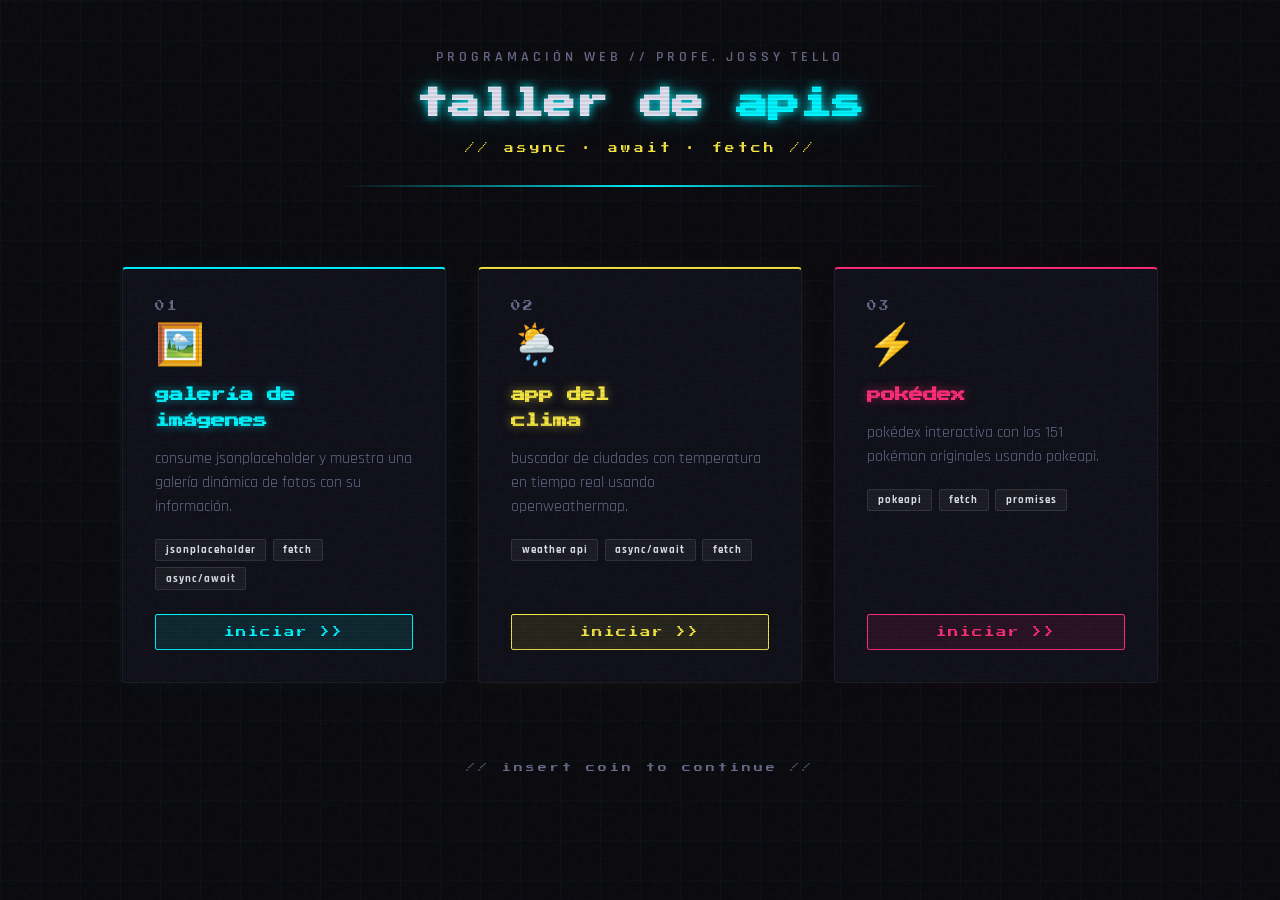
==== final/index.html @ 37a6ce3e "Cambios en el CSS , buscador pokemon y actualizacion de codigo" ====
<!DOCTYPE html>
<html lang="es">
<head>
  <meta charset="UTF-8"/>
  <meta name="viewport" content="width=device-width, initial-scale=1.0"/>
  <title>taller de apis — programación web 2</title>
  <link rel="preconnect" href="https://fonts.googleapis.com"/>
  <link href="https://fonts.googleapis.com/css2?family=Press+Start+2P&family=Rajdhani:wght@400;600;700&display=swap" rel="stylesheet"/>
  <link rel="stylesheet" href="styles/main.css"/>
</head>
<body>

  <div class="scanlines"></div>
  <div class="noise"></div>

  <header>
    <div class="header-inner">
      <p class="subtitle">programación web // profe. jossy tello</p>
      <h1 class="title">taller de <span class="highlight">apis</span></h1>
      <p class="tagline">// async · await · fetch //</p>
    </div>
  </header>

  <main>
    <div class="cards-grid">

      <a href="ejercicio1/index.html" class="game-card card-gallery">
        <div class="card-number">01</div>
        <div class="card-icon">🖼️</div>
        <div class="card-content">
          <h2 class="card-title">galería de<br>imágenes</h2>
          <p class="card-desc">consume jsonplaceholder y muestra una galería dinámica de fotos con su información.</p>
          <div class="card-tags">
            <span class="tag">jsonplaceholder</span>
            <span class="tag">fetch</span>
            <span class="tag">async/await</span>
          </div>
        </div>
        <div class="card-btn">iniciar &gt;&gt;</div>
        <div class="card-glow"></div>
      </a>

      <a href="ejercicio2/index.html" class="game-card card-weather">
        <div class="card-number">02</div>
        <div class="card-icon">🌦️</div>
        <div class="card-content">
          <h2 class="card-title">app del<br>clima</h2>
          <p class="card-desc">buscador de ciudades con temperatura en tiempo real usando openweathermap.</p>
          <div class="card-tags">
            <span class="tag">weather api</span>
            <span class="tag">async/await</span>
            <span class="tag">fetch</span>
          </div>
        </div>
        <div class="card-btn">iniciar &gt;&gt;</div>
        <div class="card-glow"></div>
      </a>

      <a href="ejercicio3/index.html" class="game-card card-poke">
        <div class="card-number">03</div>
        <div class="card-icon">⚡</div>
        <div class="card-content">
          <h2 class="card-title">pokédex</h2>
          <p class="card-desc">pokédex interactiva con los 151 pokémon originales usando pokeapi.</p>
          <div class="card-tags">
            <span class="tag">pokeapi</span>
            <span class="tag">fetch</span>
            <span class="tag">promises</span>
          </div>
        </div>
        <div class="card-btn">iniciar &gt;&gt;</div>
        <div class="card-glow"></div>
      </a>

    </div>
  </main>

  <footer>
    <p>// insert coin to continue //</p>
  </footer>

</body>
</html>
---- final/styles/main.css ----
@import url('https://fonts.googleapis.com/css2?family=Press+Start+2P&family=Rajdhani:wght@400;600;700&display=swap');

:root {
  --bg-dark: #0a0a0f;
  --bg-card: #10101a;
  --neon-cyan: #00f5ff;
  --neon-yellow: #f5e642;
  --neon-pink: #ff2d78;
  --text-main: #e0e0f0;
  --text-dim: #6a6a8a;
  --font-pixel: 'Press Start 2P', monospace;
  --font-body: 'Rajdhani', sans-serif;
}

* { margin: 0; padding: 0; box-sizing: border-box; }

body {
  background-color: var(--bg-dark);
  background-image:
    linear-gradient(rgba(0,245,255,0.03) 1px, transparent 1px),
    linear-gradient(90deg, rgba(0,245,255,0.03) 1px, transparent 1px);
  background-size: 40px 40px;
  color: var(--text-main);
  font-family: var(--font-body);
  min-height: 100vh;
  overflow-x: hidden;
}

.scanlines {
  position: fixed; inset: 0;
  background: repeating-linear-gradient(0deg, transparent, transparent 2px, rgba(0,0,0,0.08) 2px, rgba(0,0,0,0.08) 4px);
  pointer-events: none; z-index: 999;
}

.noise {
  position: fixed; inset: 0; opacity: 0.025;
  background-image: url("data:image/svg+xml,%3Csvg viewBox='0 0 200 200' xmlns='http://www.w3.org/2000/svg'%3E%3Cfilter id='n'%3E%3CfeTurbulence type='fractalNoise' baseFrequency='0.9' numOctaves='4'/%3E%3C/filter%3E%3Crect width='100%25' height='100%25' filter='url(%23n)'/%3E%3C/svg%3E");
  pointer-events: none; z-index: 998;
}

header { text-align: center; padding: 3rem 2rem 2rem; position: relative; }

header::after {
  content: ''; display: block;
  width: 80%; max-width: 600px; height: 2px;
  background: linear-gradient(90deg, transparent, var(--neon-cyan), transparent);
  margin: 2rem auto 0;
}

.subtitle { font-size: 0.85rem; font-weight: 600; letter-spacing: 4px; color: var(--text-dim); margin-bottom: 1rem; text-transform: uppercase; }

.title {
  font-family: var(--font-pixel);
  font-size: clamp(1rem, 4vw, 2rem);
  color: var(--text-main);
  text-shadow: 0 0 10px var(--neon-cyan), 0 0 30px rgba(0,245,255,0.3);
  line-height: 1.4; margin-bottom: 1rem;
}

.title .highlight { color: var(--neon-cyan); }

.tagline { font-family: var(--font-pixel); font-size: 0.6rem; color: var(--neon-yellow); letter-spacing: 3px; animation: blink 1.5s step-end infinite; }

@keyframes blink { 0%, 100% { opacity: 1; } 50% { opacity: 0; } }

main { padding: 3rem 2rem; max-width: 1100px; margin: 0 auto; }

.cards-grid { display: grid; grid-template-columns: repeat(auto-fit, minmax(280px, 1fr)); gap: 2rem; }

.game-card {
  position: relative; background: var(--bg-card); border-radius: 4px; padding: 2rem;
  text-decoration: none; color: var(--text-main);
  display: flex; flex-direction: column; gap: 1rem;
  overflow: hidden; border: 1px solid rgba(255,255,255,0.05);
  transition: transform 0.3s ease, box-shadow 0.3s ease;
}

.game-card:hover { transform: translateY(-8px) scale(1.02); }

.card-number { font-family: var(--font-pixel); font-size: 0.6rem; color: var(--text-dim); letter-spacing: 2px; }
.card-icon { font-size: 2.5rem; line-height: 1; }
.card-content { flex: 1; display: flex; flex-direction: column; gap: 0.75rem; }
.card-title { font-family: var(--font-pixel); font-size: clamp(0.7rem, 2vw, 0.9rem); line-height: 1.8; }
.card-desc { font-size: 1rem; font-weight: 400; color: var(--text-dim); line-height: 1.5; }
.card-tags { display: flex; flex-wrap: wrap; gap: 0.4rem; margin-top: 0.5rem; }
.tag { font-size: 0.7rem; font-weight: 700; letter-spacing: 1px; padding: 0.2rem 0.6rem; border-radius: 2px; background: rgba(255,255,255,0.05); border: 1px solid rgba(255,255,255,0.1); }
.card-btn { font-family: var(--font-pixel); font-size: 0.65rem; letter-spacing: 2px; padding: 0.75rem 1rem; text-align: center; border-radius: 2px; transition: all 0.3s ease; margin-top: 0.5rem; }
.card-glow { position: absolute; top: -50%; left: -50%; width: 200%; height: 200%; opacity: 0; transition: opacity 0.4s ease; pointer-events: none; border-radius: 50%; }
.game-card:hover .card-glow { opacity: 1; }

.card-gallery { border-top: 2px solid var(--neon-cyan); box-shadow: 0 0 20px rgba(0,245,255,0.05); }
.card-gallery:hover { box-shadow: 0 20px 40px rgba(0,245,255,0.15); }
.card-gallery .card-title { color: var(--neon-cyan); text-shadow: 0 0 10px rgba(0,245,255,0.5); }
.card-gallery .card-btn { background: rgba(0,245,255,0.1); color: var(--neon-cyan); border: 1px solid var(--neon-cyan); }
.card-gallery:hover .card-btn { background: var(--neon-cyan); color: var(--bg-dark); }
.card-gallery .card-glow { background: radial-gradient(circle, rgba(0,245,255,0.06) 0%, transparent 60%); }

.card-weather { border-top: 2px solid var(--neon-yellow); box-shadow: 0 0 20px rgba(245,230,66,0.05); }
.card-weather:hover { box-shadow: 0 20px 40px rgba(245,230,66,0.15); }
.card-weather .card-title { color: var(--neon-yellow); text-shadow: 0 0 10px rgba(245,230,66,0.5); }
.card-weather .card-btn { background: rgba(245,230,66,0.1); color: var(--neon-yellow); border: 1px solid var(--neon-yellow); }
.card-weather:hover .card-btn { background: var(--neon-yellow); color: var(--bg-dark); }
.card-weather .card-glow { background: radial-gradient(circle, rgba(245,230,66,0.06) 0%, transparent 60%); }

.card-poke { border-top: 2px solid var(--neon-pink); box-shadow: 0 0 20px rgba(255,45,120,0.05); }
.card-poke:hover { box-shadow: 0 20px 40px rgba(255,45,120,0.15); }
.card-poke .card-title { color: var(--neon-pink); text-shadow: 0 0 10px rgba(255,45,120,0.5); }
.card-poke .card-btn { background: rgba(255,45,120,0.1); color: var(--neon-pink); border: 1px solid var(--neon-pink); }
.card-poke:hover .card-btn { background: var(--neon-pink); color: var(--bg-dark); }
.card-poke .card-glow { background: radial-gradient(circle, rgba(255,45,120,0.06) 0%, transparent 60%); }

footer { text-align: center; padding: 2rem; font-family: var(--font-pixel); font-size: 0.55rem; color: var(--text-dim); letter-spacing: 3px; animation: blink 2s step-end infinite; }

@media (max-width: 600px) {
  .title { font-size: 1rem; }
  .cards-grid { grid-template-columns: 1fr; }
}
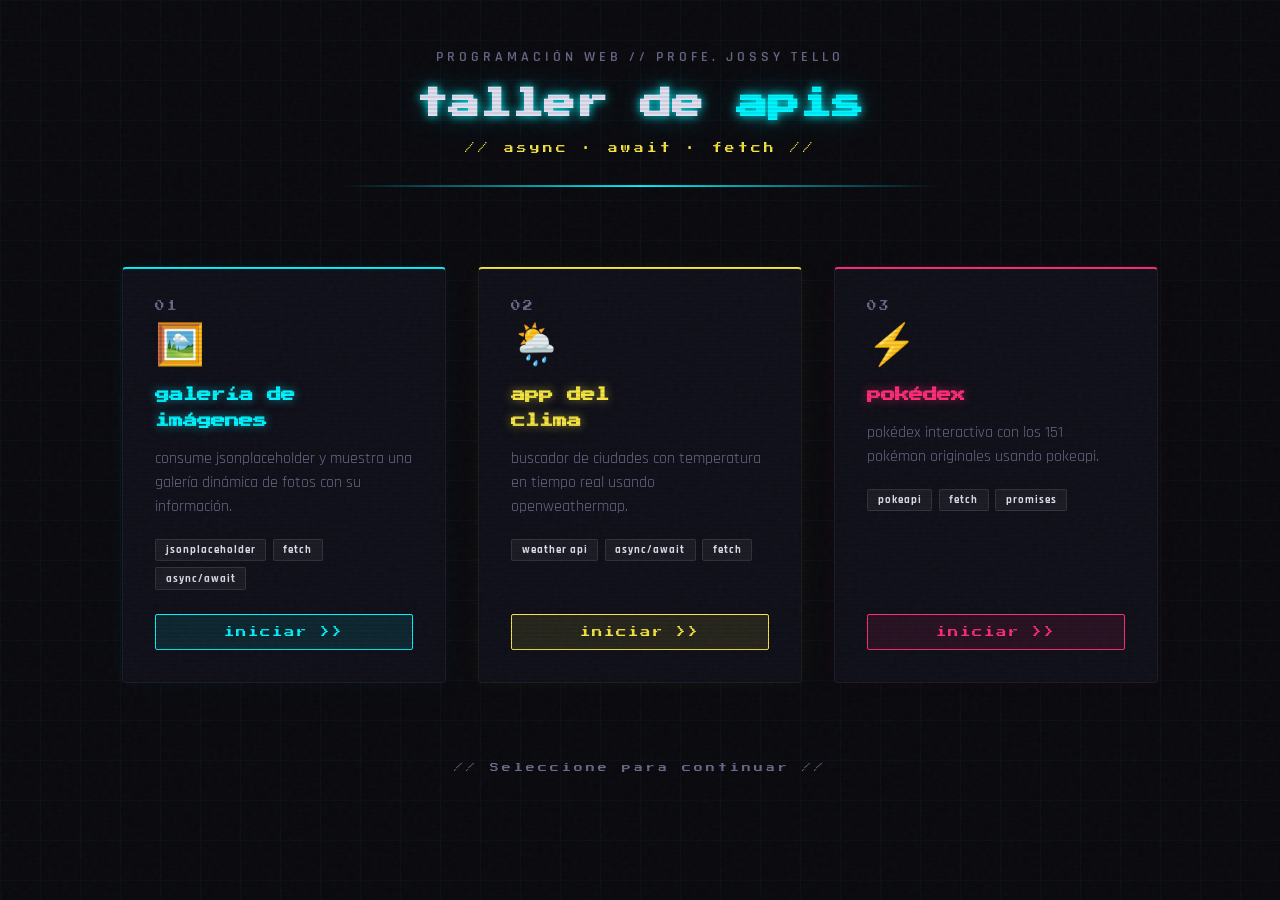
==== commit 1726b0ba: "Ajustes en comentarios, render y buscador y pantalla principal de interfaz" ====
--- a/final/index.html
+++ b/final/index.html
@@ -76,7 +76,7 @@
   </main>
 
   <footer>
-    <p>// insert coin to continue //</p>
+    <p>// Seleccione para continuar //</p>
   </footer>
 
 </body>
